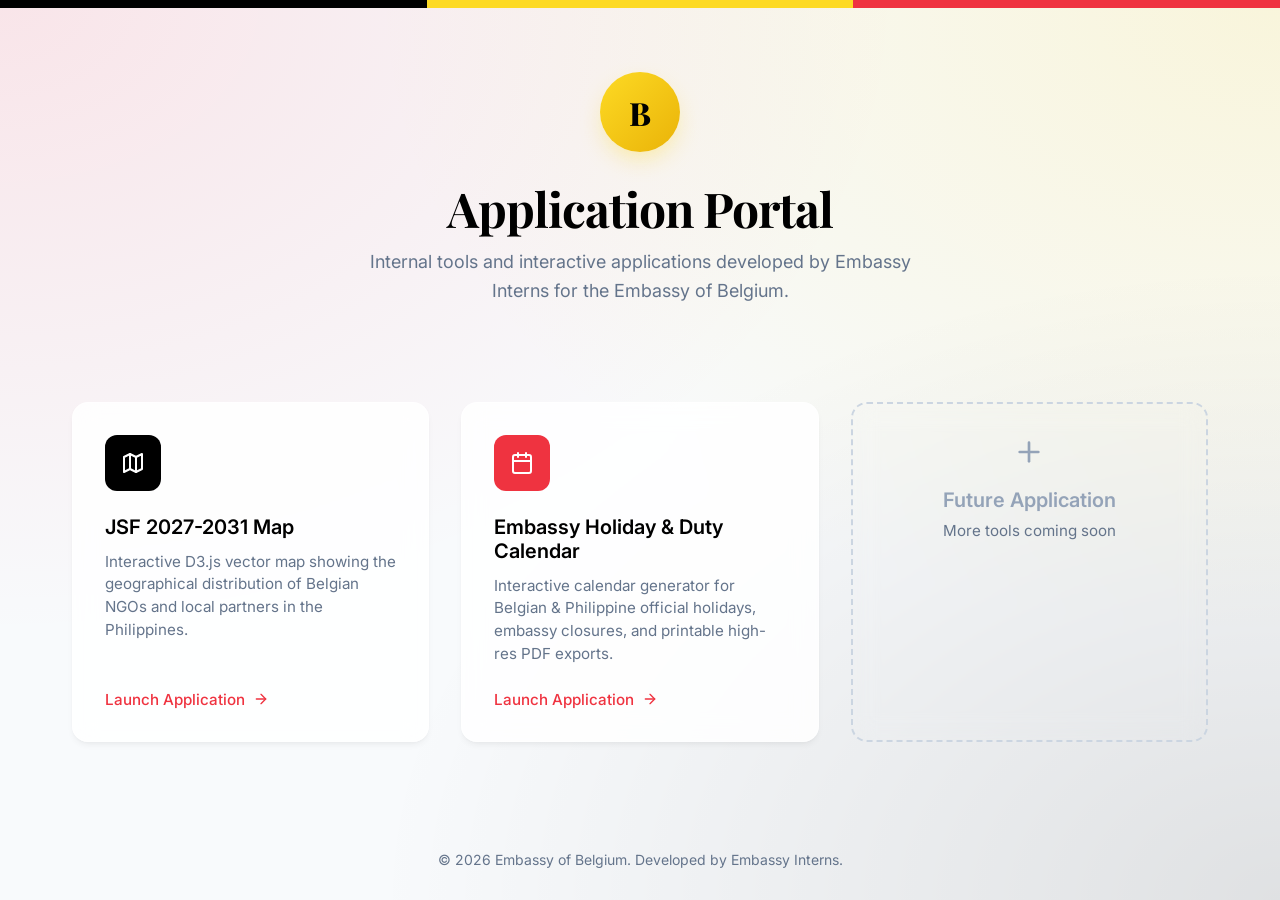
==== index.html @ 91f08cff "Initialize entire Application Portal with Calendar and JSF Map" ====
<!DOCTYPE html>
<html lang="en">
<head>
    <meta charset="UTF-8">
    <meta name="viewport" content="width=device-width, initial-scale=1.0">
    <title>Belgian Embassy | Application Portal</title>
    <!-- Google Fonts -->
    <link href="https://fonts.googleapis.com/css2?family=Inter:wght@300;400;500;600;700&family=Playfair+Display:wght@600;700;800&display=swap" rel="stylesheet">
    <style>
        :root {
            /* Belgian Flag Colors */
            --belgium-black: #000000;
            --belgium-yellow: #FDDA24;
            --belgium-red: #EF3340;
            
            --bg-color: #f8fafc;
            --card-bg: rgba(255, 255, 255, 0.85);
            --text-main: #0f172a;
            --text-muted: #64748b;
        }

        * {
            box-sizing: border-box;
            margin: 0;
            padding: 0;
        }

        body {
            font-family: 'Inter', sans-serif;
            background-color: var(--bg-color);
            background-image: 
                radial-gradient(at 0% 0%, hsla(353,100%,57%,0.1) 0px, transparent 50%),
                radial-gradient(at 100% 0%, hsla(50,98%,56%,0.15) 0px, transparent 50%),
                radial-gradient(at 100% 100%, hsla(0,0%,0%,0.1) 0px, transparent 50%);
            background-attachment: fixed;
            color: var(--text-main);
            min-height: 100vh;
            display: flex;
            flex-direction: column;
        }

        /* Banner */
        .flag-banner {
            display: flex;
            height: 8px;
            width: 100%;
        }
        .flag-banner .stripe {
            flex: 1;
            height: 100%;
        }
        .stripe.black { background-color: var(--belgium-black); }
        .stripe.yellow { background-color: var(--belgium-yellow); }
        .stripe.red { background-color: var(--belgium-red); }

        /* Header */
        header {
            padding: 4rem 2rem 2rem 2rem;
            text-align: center;
        }
        
        .crest-placeholder {
            width: 80px;
            height: 80px;
            margin: 0 auto 1.5rem auto;
            background: linear-gradient(135deg, var(--belgium-yellow), #eab308);
            border-radius: 50%;
            display: flex;
            align-items: center;
            justify-content: center;
            font-family: 'Playfair Display', serif;
            font-size: 2rem;
            font-weight: 800;
            color: var(--belgium-black);
            box-shadow: 0 10px 25px -5px rgba(253, 218, 36, 0.4);
        }

        h1 {
            font-family: 'Playfair Display', serif;
            font-size: 3rem;
            font-weight: 700;
            color: var(--belgium-black);
            margin-bottom: 0.5rem;
            letter-spacing: -0.02em;
        }

        p.subtitle {
            font-size: 1.125rem;
            color: var(--text-muted);
            max-width: 600px;
            margin: 0 auto;
            line-height: 1.6;
        }

        /* Main Content */
        main {
            flex: 1;
            padding: 2rem;
            max-width: 1200px;
            margin: 0 auto;
            width: 100%;
        }

        .apps-grid {
            display: grid;
            grid-template-columns: repeat(auto-fill, minmax(320px, 1fr));
            gap: 2rem;
            margin-top: 2rem;
        }

        /* App Card */
        .app-card {
            background: var(--card-bg);
            backdrop-filter: blur(12px);
            -webkit-backdrop-filter: blur(12px);
            border: 1px solid rgba(255, 255, 255, 0.5);
            border-radius: 16px;
            padding: 2rem;
            text-decoration: none;
            color: inherit;
            display: flex;
            flex-direction: column;
            transition: all 0.4s cubic-bezier(0.175, 0.885, 0.32, 1.275);
            box-shadow: 0 4px 6px -1px rgba(0, 0, 0, 0.05), 0 2px 4px -1px rgba(0, 0, 0, 0.03);
            position: relative;
            overflow: hidden;
            z-index: 1;
        }
        
        .app-card::before {
            content: '';
            position: absolute;
            top: 0; left: 0; right: 0;
            height: 4px;
            background: linear-gradient(90deg, var(--belgium-black) 33.3%, var(--belgium-yellow) 33.3%, var(--belgium-yellow) 66.6%, var(--belgium-red) 66.6%);
            transform: scaleX(0);
            transform-origin: left;
            transition: transform 0.4s ease;
            z-index: 2;
        }

        .app-card:hover {
            transform: translateY(-8px);
            box-shadow: 0 20px 25px -5px rgba(0, 0, 0, 0.1), 0 10px 10px -5px rgba(0, 0, 0, 0.04);
            border-color: rgba(255, 255, 255, 0.8);
        }
        
        .app-card:hover::before {
            transform: scaleX(1);
        }

        .app-icon {
            width: 56px;
            height: 56px;
            border-radius: 12px;
            background-color: var(--belgium-black);
            color: white;
            display: flex;
            align-items: center;
            justify-content: center;
            margin-bottom: 1.5rem;
            font-size: 1.5rem;
            transition: transform 0.3s ease;
        }

        .app-card:hover .app-icon {
            transform: scale(1.1) rotate(-5deg);
        }

        .app-title {
            font-size: 1.25rem;
            font-weight: 600;
            margin-bottom: 0.75rem;
            color: var(--belgium-black);
        }

        .app-desc {
            font-size: 0.95rem;
            color: var(--text-muted);
            line-height: 1.5;
            flex-grow: 1;
            margin-bottom: 1.5rem;
        }

        .app-action {
            display: flex;
            align-items: center;
            font-weight: 500;
            color: var(--belgium-red);
            font-size: 0.95rem;
            margin-top: auto;
        }

        .app-action svg {
            width: 16px;
            height: 16px;
            margin-left: 0.5rem;
            transition: transform 0.3s ease;
        }

        .app-card:hover .app-action svg {
            transform: translateX(4px);
        }
        
        /* New App Placeholder */
        .app-card.placeholder {
            border: 2px dashed #cbd5e1;
            background: transparent;
            box-shadow: none;
            justify-content: center;
            align-items: center;
            text-align: center;
            color: #94a3b8;
        }
        
        .app-card.placeholder:hover {
            border-color: var(--belgium-yellow);
            color: var(--belgium-black);
            background: rgba(255, 255, 255, 0.5);
        }
        
        .app-card.placeholder::before {
            display: none;
        }

        /* Footer */
        footer {
            text-align: center;
            padding: 2rem;
            color: var(--text-muted);
            font-size: 0.875rem;
            margin-top: auto;
        }
    </style>
</head>
<body>
    <div class="flag-banner">
        <div class="stripe black"></div>
        <div class="stripe yellow"></div>
        <div class="stripe red"></div>
    </div>

    <header>
        <div class="crest-placeholder">B</div>
        <h1>Application Portal</h1>
        <p class="subtitle">Internal tools and interactive applications developed by Embassy Interns for the Embassy of Belgium.</p>
    </header>

    <main>
        <div class="apps-grid">
            <!-- App 1: JSF Map -->
            <a href="jsf-map/map.html" class="app-card">
                <div class="app-icon">
                    <svg xmlns="http://www.w3.org/2000/svg" width="24" height="24" viewBox="0 0 24 24" fill="none" stroke="currentColor" stroke-width="2" stroke-linecap="round" stroke-linejoin="round"><polygon points="3 6 9 3 15 6 21 3 21 18 15 21 9 18 3 21"></polygon><line x1="9" y1="3" x2="9" y2="18"></line><line x1="15" y1="6" x2="15" y2="21"></line></svg>
                </div>
                <h2 class="app-title">JSF 2027-2031 Map</h2>
                <p class="app-desc">Interactive D3.js vector map showing the geographical distribution of Belgian NGOs and local partners in the Philippines.</p>
                <div class="app-action">
                    Launch Application
                    <svg xmlns="http://www.w3.org/2000/svg" viewBox="0 0 24 24" fill="none" stroke="currentColor" stroke-width="2" stroke-linecap="round" stroke-linejoin="round"><line x1="5" y1="12" x2="19" y2="12"></line><polyline points="12 5 19 12 12 19"></polyline></svg>
                </div>
            </a>
            
            <!-- App 2: Embassy Calendar PDF Generator -->
            <a href="embassy-calendar/index.html" class="app-card">
                <div class="app-icon" style="background-color: var(--belgium-red);">
                    <svg xmlns="http://www.w3.org/2000/svg" width="24" height="24" viewBox="0 0 24 24" fill="none" stroke="currentColor" stroke-width="2" stroke-linecap="round" stroke-linejoin="round"><rect x="3" y="4" width="18" height="18" rx="2" ry="2"></rect><line x1="16" y1="2" x2="16" y2="6"></line><line x1="8" y1="2" x2="8" y2="6"></line><line x1="3" y1="10" x2="21" y2="10"></line></svg>
                </div>
                <h2 class="app-title">Embassy Holiday & Duty Calendar</h2>
                <p class="app-desc">Interactive calendar generator for Belgian & Philippine official holidays, embassy closures, and printable high-res PDF exports.</p>
                <div class="app-action">
                    Launch Application
                    <svg xmlns="http://www.w3.org/2000/svg" viewBox="0 0 24 24" fill="none" stroke="currentColor" stroke-width="2" stroke-linecap="round" stroke-linejoin="round"><line x1="5" y1="12" x2="19" y2="12"></line><polyline points="12 5 19 12 12 19"></polyline></svg>
                </div>
            </a>

            <!-- Future App Placeholder -->
            <div class="app-card placeholder">
                <div style="margin-bottom: 1rem;">
                    <svg xmlns="http://www.w3.org/2000/svg" width="32" height="32" viewBox="0 0 24 24" fill="none" stroke="currentColor" stroke-width="2" stroke-linecap="round" stroke-linejoin="round"><line x1="12" y1="5" x2="12" y2="19"></line><line x1="5" y1="12" x2="19" y2="12"></line></svg>
                </div>
                <h2 class="app-title" style="margin-bottom: 0.5rem; color: inherit;">Future Application</h2>
                <p class="app-desc" style="margin-bottom: 0;">More tools coming soon</p>
            </div>
        </div>
    </main>

    <footer>
        &copy; 2026 Embassy of Belgium. Developed by Embassy Interns.
    </footer>
</body>
</html>
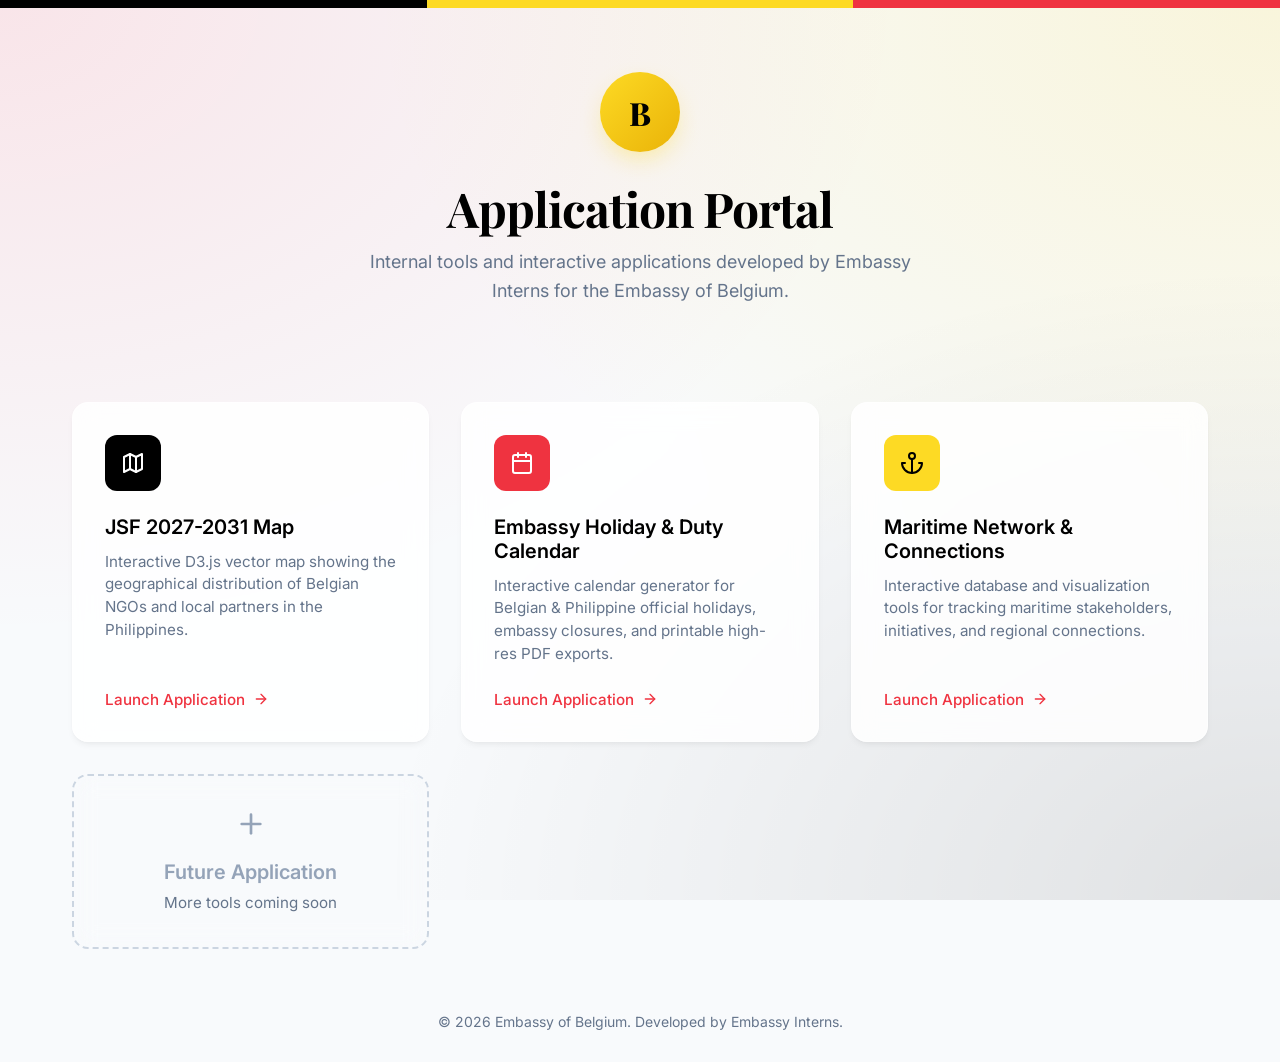
==== commit c7b91526: "calander" ====
--- a/index.html
+++ b/index.html
@@ -19,6 +19,7 @@
             --text-muted: #64748b;
         }
 
+        
         * {
             box-sizing: border-box;
             margin: 0;
@@ -274,6 +275,19 @@
                 </div>
             </a>
 
+            <!-- App 3: Maritime Network -->
+            <a href="maritime-network/index.html" class="app-card">
+                <div class="app-icon" style="background-color: var(--belgium-yellow); color: var(--belgium-black);">
+                    <svg xmlns="http://www.w3.org/2000/svg" width="24" height="24" viewBox="0 0 24 24" fill="none" stroke="currentColor" stroke-width="2" stroke-linecap="round" stroke-linejoin="round"><circle cx="12" cy="5" r="3"></circle><line x1="12" y1="22" x2="12" y2="8"></line><path d="M5 12H2a10 10 0 0 0 20 0h-3"></path></svg>
+                </div>
+                <h2 class="app-title">Maritime Network & Connections</h2>
+                <p class="app-desc">Interactive database and visualization tools for tracking maritime stakeholders, initiatives, and regional connections.</p>
+                <div class="app-action">
+                    Launch Application
+                    <svg xmlns="http://www.w3.org/2000/svg" viewBox="0 0 24 24" fill="none" stroke="currentColor" stroke-width="2" stroke-linecap="round" stroke-linejoin="round"><line x1="5" y1="12" x2="19" y2="12"></line><polyline points="12 5 19 12 12 19"></polyline></svg>
+                </div>
+            </a>
+
             <!-- Future App Placeholder -->
             <div class="app-card placeholder">
                 <div style="margin-bottom: 1rem;">
